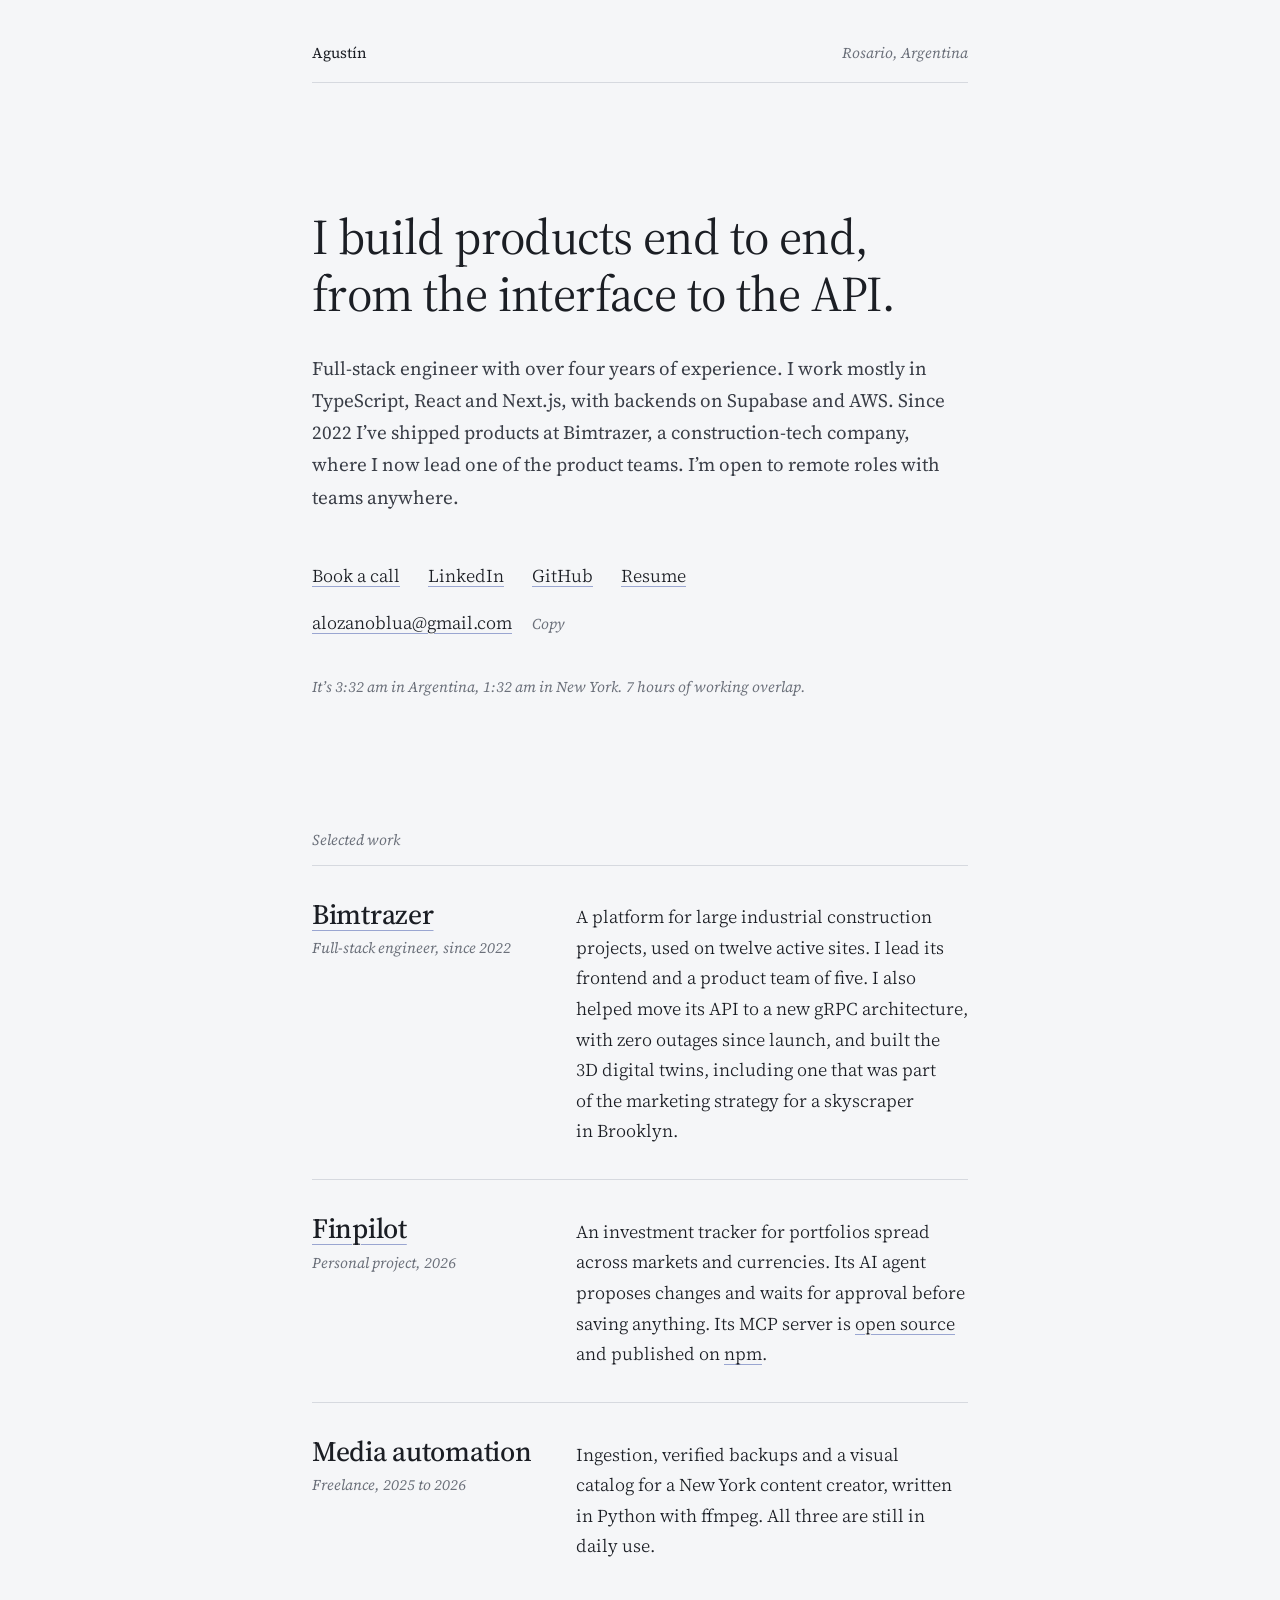
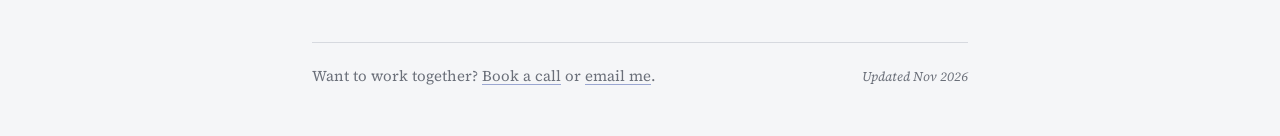
==== index.html @ 55adb976 "Animate the time-zone line and reveal an avatar on hover or tap The line now enters word by word aft" ====
<!DOCTYPE html>
<html lang="en">
<head>
  <meta charset="utf-8">
  <meta name="viewport" content="width=device-width, initial-scale=1">
  <title>Agustín Lozano</title>
  <meta name="description" content="Full-stack engineer in Argentina building products end to end, from the interface to the API. Open to remote roles.">
  <link rel="canonical" href="https://agustinlzn.com/">
  <meta property="og:type" content="website">
  <meta property="og:url" content="https://agustinlzn.com/">
  <meta property="og:title" content="Agustín Lozano">
  <meta property="og:description" content="Full-stack engineer in Argentina. Open to remote roles.">
  <meta name="theme-color" content="#f5f6f8" media="(prefers-color-scheme: light)">
  <meta name="theme-color" content="#15171b" media="(prefers-color-scheme: dark)">
  <meta name="color-scheme" content="light dark">
  <link rel="icon" href="/favicon.svg" type="image/svg+xml">
  <link rel="preload" href="/fonts/source-serif-4.woff2" as="font" type="font/woff2" crossorigin>
  <link rel="stylesheet" href="/styles.css">
  <script>document.documentElement.classList.add("js");</script>
  <script>window.va = window.va || function () { (window.vaq = window.vaq || []).push(arguments); };</script>
  <script defer src="/_vercel/insights/script.js"></script>
</head>
<body>
  <div class="page">
    <header class="masthead">
      <p class="byline"><a href="/">Agustín</a></p>
      <p class="place">Rosario, Argentina</p>
    </header>

    <main>
      <h1 class="lede">I build products end to end, from the interface to the API.</h1>

      <p class="standfirst">Full-stack engineer with over four years of experience. I work mostly in TypeScript, React and Next.js, with backends on Supabase and AWS. Since 2022 I’ve shipped products at Bimtrazer, a construction-tech company, where I now lead one of the product teams. I’m open to remote roles with teams anywhere.</p>

      <ul class="contact" aria-label="Contact and links">
        <li><a href="https://calendly.com/agustinlzn">Book a call</a></li>
        <li><a href="https://www.linkedin.com/in/agustinlzn/">LinkedIn</a></li>
        <li><a href="https://github.com/agustinlzn">GitHub</a></li>
        <li><a href="/agustin-lozano-resume.pdf">Resume</a></li>
      </ul>
      <p class="reach"><a class="email" href="#" data-user="alozanoblua" data-domain="gmail.com">alozanoblua [at] gmail.com</a> <button class="copy" type="button" hidden><span class="idle">Copy</span><span class="done" aria-hidden="true">Copied</span></button></p>
      <p class="clock" id="clock"><img class="clock-avatar" src="/avatar.webp" alt="" width="64" height="64" decoding="async"><span class="clock-text">Argentina is on GMT-3, a working day that overlaps US Eastern time.</span></p>

      <section class="work" aria-labelledby="work-title">
        <h2 id="work-title">Selected work</h2>

        <article class="piece">
          <h3><a href="https://bimtrazer.com">Bimtrazer</a></h3>
          <p class="meta">Full-stack engineer, since 2022</p>
          <p>A platform for large industrial construction projects, used on twelve active sites. I lead its frontend and a product team of five. I also helped move its API to a new gRPC architecture, with zero outages since launch, and built the 3D digital twins, including one that was part of the marketing strategy for a skyscraper in Brooklyn.</p>
        </article>

        <article class="piece">
          <h3><a href="https://finpilot.agustinlzn.com">Finpilot</a></h3>
          <p class="meta">Personal project, 2026</p>
          <p>An investment tracker for portfolios spread across markets and currencies. Its AI agent proposes changes and waits for approval before saving anything. Its MCP server is <a href="https://github.com/agustinlzn/finpilot-mcp">open source</a> and published on <a href="https://www.npmjs.com/package/@agustinlzn/finpilot-mcp">npm</a>.</p>
        </article>

        <article class="piece">
          <h3>Media automation</h3>
          <p class="meta">Freelance, 2025 to 2026</p>
          <p>Ingestion, verified backups and a visual catalog for a New York content creator, written in Python with ffmpeg. All three are still in daily use.</p>
        </article>
      </section>
    </main>

    <footer class="colophon">
      <p>Want to work together? <a href="https://calendly.com/agustinlzn">Book a call</a> or <a href="#" data-user="alozanoblua" data-domain="gmail.com">email me</a>.</p>
      <p class="updated">Updated <time id="updated" datetime="2026-11">Nov 2026</time></p>
    </footer>
  </div>
  <script src="/main.js" defer></script>
</body>
</html>
---- styles.css ----
@font-face {
  font-family: "Source Serif";
  src: url("/fonts/source-serif-4.woff2") format("woff2");
  font-weight: 200 900;
  font-style: normal;
  font-display: swap;
}
@font-face {
  font-family: "Source Serif";
  src: url("/fonts/source-serif-4-italic.woff2") format("woff2");
  font-weight: 200 900;
  font-style: italic;
  font-display: swap;
}

:root {
  --paper: #f5f6f8;
  --ink: #1b1e24;
  --muted: #6a6f79;
  --rule: #d6d9df;
  --ink-soft: #3a3e47;
  --accent: #2c46a0;
  --dust: #c98200;
  --serif: "Source Serif", Georgia, "Times New Roman", serif;
  color-scheme: light dark;
}

/* Dark mode follows the visitor's system setting. data-theme (set only by the local dev dock)
   forces one or the other, so the same colors are repeated for [data-theme="dark"]. */
@media (prefers-color-scheme: dark) {
  :root:not([data-theme="light"]) {
    --paper: #15171b;
    --ink: #e7e9ed;
    --ink-soft: #c3c7cf;
    --muted: #9298a3;
    --rule: #2d3139;
    --accent: #93a8f5;
    --dust: #ffbe4d;
  }
}
:root[data-theme="dark"] {
  --paper: #15171b;
  --ink: #e7e9ed;
  --ink-soft: #c3c7cf;
  --muted: #9298a3;
  --rule: #2d3139;
  --accent: #93a8f5;
  --dust: #ffbe4d;
  color-scheme: dark;
}
:root[data-theme="light"] { color-scheme: light; }

*, *::before, *::after { box-sizing: border-box; }
html { -webkit-text-size-adjust: 100%; }

body {
  margin: 0;
  background: var(--paper);
  color: var(--ink);
  font-family: var(--serif);
  font-size: 1.125rem;
  line-height: 1.7;
  font-optical-sizing: auto;
  font-kerning: normal;
  text-rendering: optimizeLegibility;
}

h1, h2, h3, p, ul { margin: 0; }

/* Balanced headings; body text avoids orphans and ragged last lines. */
h1, h2, h3 { text-wrap: balance; }
p, li { text-wrap: pretty; }

a {
  color: inherit;
  text-decoration: underline;
  text-decoration-color: color-mix(in srgb, var(--accent) 45%, transparent);
  text-decoration-thickness: 1px;
  text-underline-offset: 0.22em;
  transition: text-decoration-color 150ms ease, color 150ms ease;
}
a:hover { color: var(--accent); text-decoration-color: var(--accent); }

:focus-visible { outline: 2px solid var(--accent); outline-offset: 3px; }

.page {
  max-width: 44rem;
  margin: 0 auto;
  padding: 2rem 1.5rem 3rem;
}

/* Masthead: quiet, like a running head */
.masthead {
  display: flex;
  justify-content: space-between;
  gap: 1rem;
  font-size: 0.9375rem;
  color: var(--muted);
  padding-bottom: 1rem;
  border-bottom: 1px solid var(--rule);
}
.byline a { color: var(--ink); text-decoration: none; }
.place { font-style: italic; }

/* The opening statement is the centrepiece */
.lede {
  margin-top: clamp(4rem, 14vh, 8rem);
  font-size: clamp(2rem, 5.2vw, 3.1rem);
  font-weight: 400;
  line-height: 1.16;
  letter-spacing: -0.012em;
  max-width: 16em;
  text-wrap: balance;
}

.standfirst {
  margin-top: 1.75rem;
  max-width: 34em;
  font-size: 1.1875rem;
  color: var(--ink-soft);
}

.contact {
  list-style: none;
  padding: 0;
  margin-top: 3rem;
  display: flex;
  flex-wrap: wrap;
  align-items: baseline;
  gap: 0.5rem 1.75rem;
}
/* Contact links and email: a lighter stroke, like the work descriptions. */
.contact, .reach .email { font-weight: 350; }
/* On phones, tighten the links so all four fit on one line. */
@media (max-width: 26rem) {
  .contact { font-size: 1rem; column-gap: 1.1rem; }
}

/* Under the links: the email row, then the quieter time-zone line. */
.reach { margin-top: 1rem; }
.clock {
  margin-top: 1.05rem;
  font-size: 0.9375rem;
  font-style: italic;
  color: var(--muted);
  font-variant-numeric: lining-nums tabular-nums;
}

/* The line waits for the headline to be read, then each word rises into focus, left to right. */
.clock {
  --enter-delay: 1.4s;
  --avatar-space: 4.75rem; /* the 64px avatar plus a 12px gap */
  position: relative;
  width: fit-content;
  /* The hover area is a box as tall as the avatar, with the text centred in it. */
  min-height: 64px;
  display: flex;
  align-items: center;
  isolation: isolate; /* keeps the dust behind the text but above the page */
  /* Room is reserved up front so the shifted text never runs off a narrow screen. */
  padding-right: var(--avatar-space);
  -webkit-tap-highlight-color: transparent;
}
.clock-text { display: inline-block; }
.clock-text .word {
  display: inline-block;
  animation: word-in 800ms cubic-bezier(0.22, 1, 0.36, 1) backwards;
  animation-delay: calc(var(--enter-delay) + var(--i) * 80ms);
}
.clock-text.is-still .word { animation: none; }
@keyframes word-in {
  from { opacity: 0; filter: blur(6px); transform: translateY(0.5em); }
}
/* Keeps the no-JS fallback line from flashing before main.js writes the real one. If main.js
   never runs, the fallback shows up after a few seconds. */
.js .clock-text:not(.is-ready) { animation: hold 0s 4s backwards; }
@keyframes hold { from { visibility: hidden; } }

/* Fairy dust: a faint amber glow, strongest under the text, plus the specks main.js scatters. */
.clock::before,
.clock-dust {
  content: "";
  position: absolute;
  inset: 0;
  z-index: -1;
  pointer-events: none;
  opacity: 0;
  transition: opacity 350ms ease;
}
.clock::before {
  inset: 4px -14px;
  background: radial-gradient(closest-side at 60% 50%,
    color-mix(in srgb, var(--dust) 13%, transparent), transparent);
}
.clock.is-open::before { opacity: 1; transition: opacity 700ms ease 150ms; }
.clock.is-open .clock-dust { opacity: 1; }
.clock-dust i {
  position: absolute;
  width: var(--size);
  height: var(--size);
  border-radius: 50%;
  background: var(--dust);
  box-shadow: 0 0 5px 1px color-mix(in srgb, var(--dust) 55%, transparent);
  opacity: 0;
}
/* A few specks are tiny four-point sparkles. */
.clock-dust i.spark {
  width: calc(var(--size) * 3);
  height: calc(var(--size) * 3);
  border-radius: 0;
  box-shadow: none;
  clip-path: polygon(50% 0, 60% 40%, 100% 50%, 60% 60%, 50% 100%, 40% 60%, 0 50%, 40% 40%);
}
.clock.has-dust .clock-dust i { animation: speck var(--time) ease-in-out var(--delay) infinite both; }
@keyframes speck {
  0% { opacity: 0; transform: translate(-10px, 3px) scale(0.3); }
  30% { opacity: 0.85; transform: translate(-2px, 0) scale(1); }
  100% { opacity: 0; transform: translate(8px, -7px) scale(0.4); }
}

/* Open (mouse over, or a tap on touch screens; main.js sets .is-open): the text slides right and
   the avatar pops into the space it leaves. The paragraph itself stays put, so the pointer never
   falls off the moving text. */
.clock-avatar {
  position: absolute;
  left: 0;
  top: 50%;
  margin-top: -32px;
  width: 64px;
  height: 64px;
  object-fit: contain; /* the source is 300x343, so it is fitted, not stretched or cropped */
  pointer-events: none;
  opacity: 0;
  visibility: hidden;
  transform: translate(-0.75rem, 0.75rem) scale(0.4) rotate(-14deg);
  transform-origin: 50% 100%;
  transition: opacity 180ms ease, transform 250ms ease, visibility 0s 250ms;
}
.clock-text { transition: transform 450ms cubic-bezier(0.22, 1, 0.36, 1); }
.clock.is-open .clock-text { transform: translateX(var(--avatar-space)); }
.clock.is-open .clock-avatar {
  opacity: 1;
  visibility: visible;
  transform: none;
  transition:
    opacity 220ms ease 90ms,
    transform 550ms cubic-bezier(0.34, 1.56, 0.64, 1) 90ms,
    visibility 0s;
}

.copy {
  margin-left: 0.35rem;
  font: italic 400 0.9375rem/1 var(--serif);
  color: var(--muted);
  background: none;
  border: 0;
  padding: 0.25rem;
  cursor: pointer;
}
.copy:hover { color: var(--accent); }
.copy[data-state="done"] { color: var(--accent); }
/* Both labels share one grid cell, so the button keeps the width of "Copied" and nothing shifts. */
.copy { display: inline-grid; }
.copy[hidden] { display: none; }
.copy > span { grid-area: 1 / 1; }
.copy .done,
.copy[data-state="done"] .idle { visibility: hidden; }
.copy[data-state="done"] .done { visibility: visible; }

/* Selected work */
.work { margin-top: clamp(4.5rem, 12vh, 7rem); }

.work h2 {
  font-size: 0.9375rem;
  font-weight: 400;
  font-style: italic;
  color: var(--muted);
  padding-bottom: 0.75rem;
  border-bottom: 1px solid var(--rule);
}

.piece {
  padding: 2rem 0;
  max-width: 36em;
}
.piece + .piece { border-top: 1px solid var(--rule); }

.piece h3 {
  font-size: 1.75rem;
  font-weight: 500;
  line-height: 1.2;
  letter-spacing: -0.01em;
}

.meta {
  margin-top: 0.25rem;
  font-size: 0.9375rem;
  font-style: italic;
  color: var(--muted);
}
.meta + p { margin-top: 0.75rem; }
/* Lighter stroke for the work descriptions, so the titles carry the weight. */
.piece p:not(.meta) { font-weight: 350; }


/* Closing line: an invitation on the left, the deploy year on the right (like the masthead). */
.colophon {
  margin-top: 3rem;
  padding-top: 1.25rem;
  border-top: 1px solid var(--rule);
  display: flex;
  flex-wrap: wrap;
  justify-content: space-between;
  align-items: baseline;
  gap: 0.25rem 1.5rem;
  font-size: 0.9375rem;
  color: var(--muted);
}
.updated { font-size: 0.8125rem; font-style: italic; font-variant-numeric: lining-nums; align-self: baseline; }

@media (min-width: 52rem) {
  .page { padding-top: 2.5rem; }
  .piece {
    display: grid;
    grid-template-columns: 14rem 1fr;
    grid-template-rows: auto 1fr;
    column-gap: 2.5rem;
    align-items: start;
    max-width: none;
  }
  .piece h3 { grid-column: 1; grid-row: 1; }
  .meta { grid-column: 1; grid-row: 2; }
  .meta + p { grid-column: 2; grid-row: 1 / span 2; margin-top: 0.3rem; }
}

@media (prefers-reduced-motion: reduce) {
  * { transition: none !important; animation: none !important; }
}
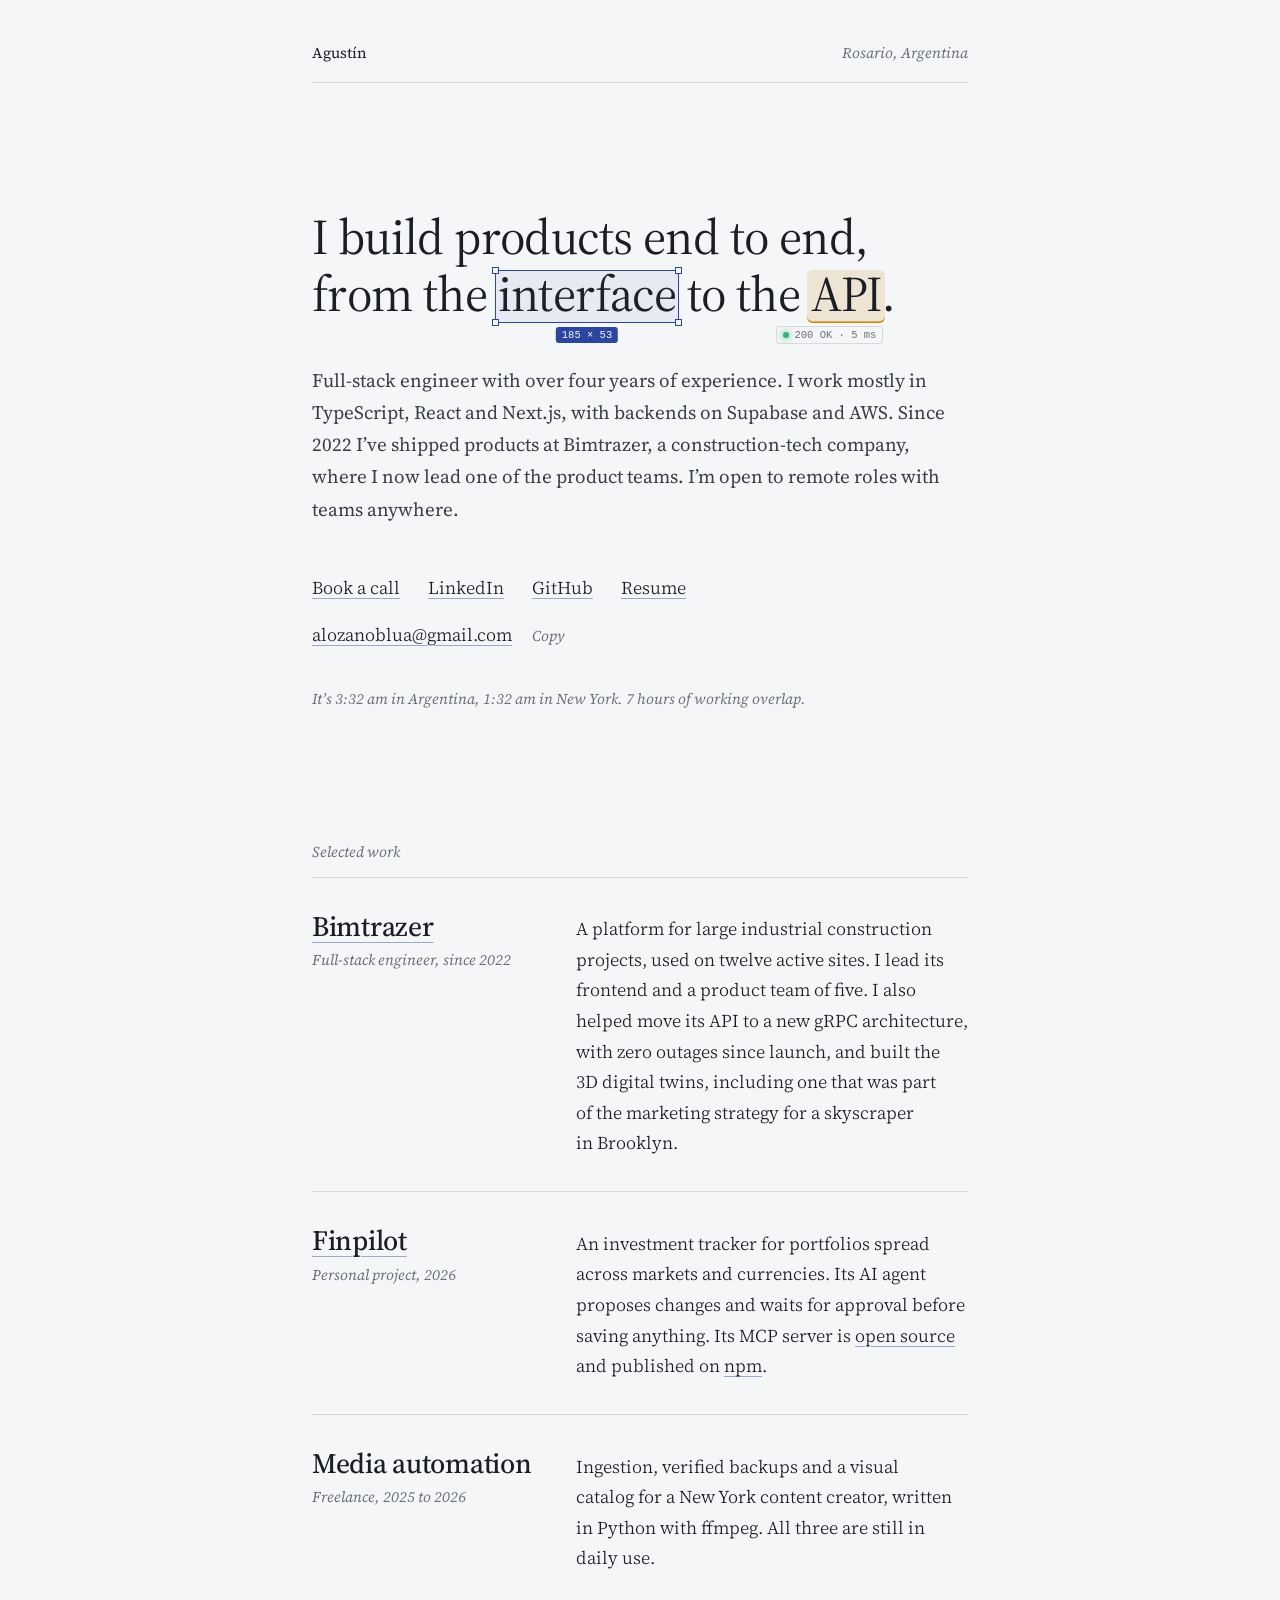
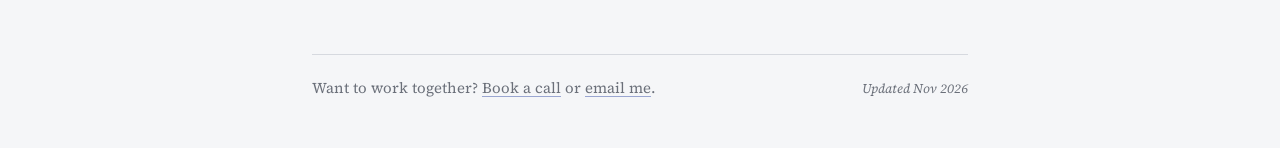
==== commit 427ab8b9: "Add selectable headline treatments, publishing the layers one lede.js holds four treatments (classic" ====
--- a/index.html
+++ b/index.html
@@ -28,7 +28,8 @@
     </header>
 
     <main>
-      <h1 class="lede">I build products end to end, from the interface to the API.</h1>
+      <!-- Headline treatment that gets published: "classic", "ink", "trace" or "layers" (see lede.js). -->
+      <h1 class="lede" data-headline="layers">I build products end to end, from the interface to the API.</h1>
 
       <p class="standfirst">Full-stack engineer with over four years of experience. I work mostly in TypeScript, React and Next.js, with backends on Supabase and AWS. Since 2022 I’ve shipped products at Bimtrazer, a construction-tech company, where I now lead one of the product teams. I’m open to remote roles with teams anywhere.</p>
 
@@ -69,6 +70,7 @@
       <p class="updated">Updated <time id="updated" datetime="2026-11">Nov 2026</time></p>
     </footer>
   </div>
+  <script src="/lede.js" defer></script>
   <script src="/main.js" defer></script>
 </body>
 </html>
--- a/styles.css
+++ b/styles.css
@@ -113,12 +113,123 @@
   text-wrap: balance;
 }
 
+/* Headline treatments (built by lede.js; the published one is data-headline in index.html). */
+.js .lede[data-headline]:not([data-headline="classic"], .is-ready) { animation: hold 0s 3s backwards; } /* no unanimated flash first */
+.lede .w { display: inline-block; white-space: nowrap; }
+.lede .tail { white-space: nowrap; }
+@media (max-width: 19.9rem) { .lede .tail { white-space: normal; } }
+.lede-trace, .lede-layers { position: relative; isolation: isolate; }
+
+/* ink */
+.lede-ink .w { clip-path: inset(-0.25em -0.2em -0.08em); }
+.lede-ink .wi { display: inline-block; white-space: nowrap; }
+.lede-ink em { font-style: italic; font-weight: 300; color: var(--accent); }
+
+/* trace */
+.lede-trace .key { cursor: default; transition: color 500ms ease, text-shadow 500ms ease; }
+.lede-trace .key.hit-out {
+  color: color-mix(in srgb, var(--dust) 55%, var(--ink));
+  text-shadow: 0 0 22px color-mix(in srgb, var(--dust) 50%, transparent);
+  transition-duration: 120ms;
+}
+.lede-trace .key.hit-back {
+  color: var(--accent);
+  text-shadow: 0 0 22px color-mix(in srgb, var(--accent) 45%, transparent);
+  transition-duration: 120ms;
+}
+.lede .thread { position: absolute; left: 0; top: 0; width: 100%; height: 100%; overflow: visible; pointer-events: none; }
+.thread path { fill: none; stroke-linecap: round; }
+.thread .base { stroke: color-mix(in srgb, var(--accent) 55%, transparent); stroke-width: 1.25; }
+.thread .tail { stroke: var(--pulse); }
+.thread .node { fill: var(--paper); stroke: var(--accent); stroke-width: 1.25; }
+.thread .head { fill: var(--pulse); filter: drop-shadow(0 0 5px var(--pulse)) drop-shadow(0 0 10px var(--pulse)); }
+
+/* layers */
+.lede-layers .key { position: relative; display: inline-block; isolation: isolate; cursor: default; -webkit-tap-highlight-color: transparent; }
+.lede-layers .key.is-open { z-index: 2; }
+.lede-layers :is(.frame, .token, .tag, .cursor, .guide, .reply) {
+  position: absolute;
+  pointer-events: none;
+  letter-spacing: 0;
+  -webkit-user-select: none;
+  user-select: none;
+}
+.lede-layers .frame {
+  inset: 0.08em -0.06em 0.02em;
+  border: 1px solid var(--accent);
+  background: color-mix(in srgb, var(--accent) 7%, transparent);
+}
+.lede-layers .frame b { position: absolute; width: 7px; height: 7px; background: var(--paper); border: 1px solid var(--accent); }
+.lede-layers .frame b:nth-child(1) { left: -4px; top: -4px; }
+.lede-layers .frame b:nth-child(2) { right: -4px; top: -4px; }
+.lede-layers .frame b:nth-child(3) { left: -4px; bottom: -4px; }
+.lede-layers .frame b:nth-child(4) { right: -4px; bottom: -4px; }
+.lede-layers .token {
+  inset: 0.08em -0.06em 0.02em -0.08em;
+  z-index: -1;
+  border-radius: 0.12em;
+  background: color-mix(in srgb, var(--dust) 15%, transparent);
+  box-shadow: inset 0 -1.5px 0 var(--dust);
+  transform-origin: 0 50%;
+}
+.lede-layers .tag {
+  top: calc(100% + 3px);
+  display: flex;
+  align-items: center;
+  gap: 5px;
+  padding: 3px 6px;
+  border-radius: 3px;
+  font: 500 10.5px/1 ui-monospace, "SF Mono", Menlo, monospace;
+  font-variant-numeric: tabular-nums;
+  white-space: nowrap;
+}
+.lede-layers .tag-size { left: 50%; translate: -50% 0; background: var(--accent); color: var(--paper); }
+.lede-layers .tag-status { right: -0.06em; color: var(--muted); background: var(--paper); box-shadow: 0 0 0 1px var(--rule); }
+.lede-layers .tag-status i { width: 6px; height: 6px; border-radius: 50%; background: #35b27a; box-shadow: 0 0 6px #35b27a; }
+.lede-layers .cursor { left: 0; top: 0; width: 17px; height: 17px; z-index: 2; opacity: 0; filter: drop-shadow(0 1px 2px rgb(0 0 0 / 0.35)); }
+.lede-layers .cursor svg { display: block; fill: var(--ink); stroke: var(--paper); stroke-width: 1.2; stroke-linejoin: round; }
+.lede-layers .guide { opacity: 0; transition: opacity 200ms ease; border: 0 dashed color-mix(in srgb, var(--accent) 60%, transparent); }
+.lede-layers .guide-x {
+  inset: 0.08em -1.4em 0.02em;
+  border-width: 1px 0;
+  -webkit-mask-image: linear-gradient(90deg, transparent, #000 22%, #000 78%, transparent);
+  mask-image: linear-gradient(90deg, transparent, #000 22%, #000 78%, transparent);
+}
+.lede-layers .guide-y { inset: -0.5em -0.06em -0.35em; border-width: 0 1px; }
+.lede-layers .key.is-open .guide { opacity: 0.65; }
+.lede-layers .reply {
+  right: -0.06em;
+  top: calc(100% + 26px);
+  padding: 10px 12px;
+  border-radius: 8px;
+  background: var(--paper);
+  box-shadow: 0 0 0 1px var(--rule), 0 12px 32px rgb(0 0 0 / 0.22);
+  font: 400 12px/1.7 ui-monospace, "SF Mono", Menlo, monospace;
+  color: var(--muted);
+  white-space: pre;
+  text-align: left;
+  opacity: 0;
+  visibility: hidden;
+  translate: 0 -4px;
+  transition: opacity 200ms ease, translate 300ms cubic-bezier(0.22, 1, 0.36, 1), visibility 0s 200ms;
+}
+.lede-layers .reply b { font-weight: 500; color: var(--ink); }
+.lede-layers .reply s { text-decoration: none; color: var(--accent); }
+.lede-layers .key.is-open .reply {
+  opacity: 1;
+  visibility: visible;
+  translate: 0 0;
+  transition: opacity 200ms ease, translate 300ms cubic-bezier(0.22, 1, 0.36, 1);
+}
+
 .standfirst {
   margin-top: 1.75rem;
   max-width: 34em;
   font-size: 1.1875rem;
   color: var(--ink-soft);
 }
+
+.lede[data-headline="layers"] + .standfirst { margin-top: 2.5rem; } /* room for the tags */
 
 .contact {
   list-style: none;
@@ -161,6 +272,9 @@
   padding-right: var(--avatar-space);
   -webkit-tap-highlight-color: transparent;
 }
+:root[data-headline="ink"] .clock { --enter-delay: 2.2s; }
+:root[data-headline="trace"] .clock { --enter-delay: 2.4s; }
+:root[data-headline="layers"] .clock { --enter-delay: 3.2s; }
 .clock-text { display: inline-block; }
 .clock-text .word {
   display: inline-block;
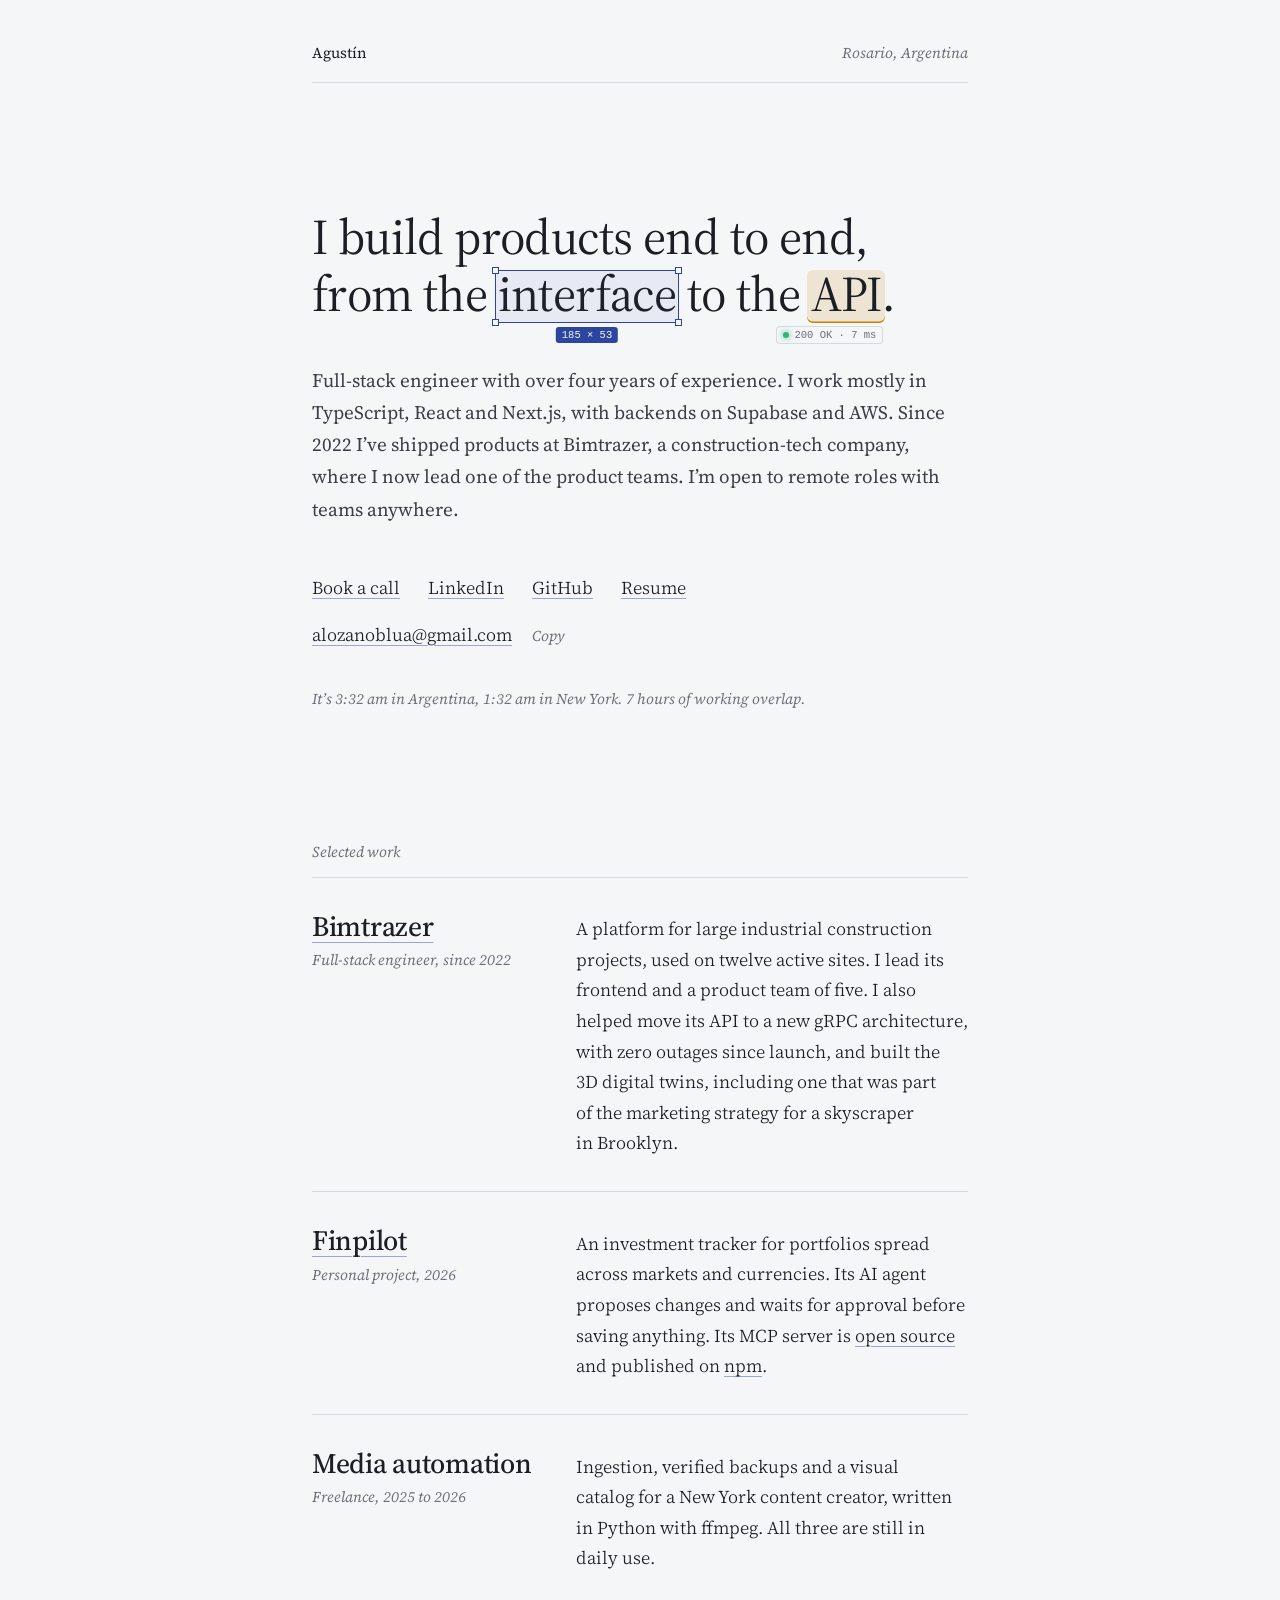
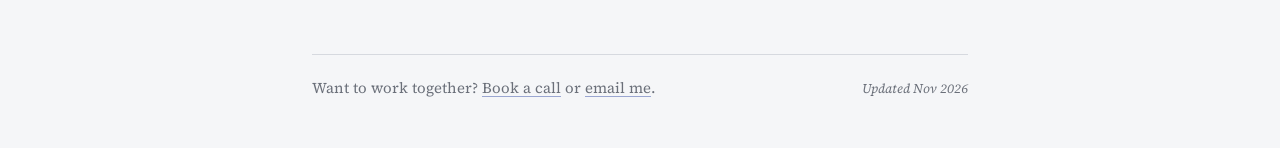
==== commit 7fdbf349: "Add a social preview image and its Open Graph tags Shared links now show og-image.jpg. Also sets the" ====
--- a/index.html
+++ b/index.html
@@ -10,6 +10,15 @@
   <meta property="og:url" content="https://agustinlzn.com/">
   <meta property="og:title" content="Agustín Lozano">
   <meta property="og:description" content="Full-stack engineer in Argentina. Open to remote roles.">
+  <meta property="og:site_name" content="Agustín Lozano">
+  <meta property="og:locale" content="en_US">
+  <meta property="og:image" content="https://agustinlzn.com/og-image.jpg">
+  <meta property="og:image:type" content="image/jpeg">
+  <meta property="og:image:width" content="2562">
+  <meta property="og:image:height" content="1366">
+  <meta property="og:image:alt" content="Agustín Lozano’s home page: “I build products end to end, from the interface to the API.”">
+  <!-- X reads the og: tags above; this only asks it for the large preview. -->
+  <meta name="twitter:card" content="summary_large_image">
   <meta name="theme-color" content="#f5f6f8" media="(prefers-color-scheme: light)">
   <meta name="theme-color" content="#15171b" media="(prefers-color-scheme: dark)">
   <meta name="color-scheme" content="light dark">
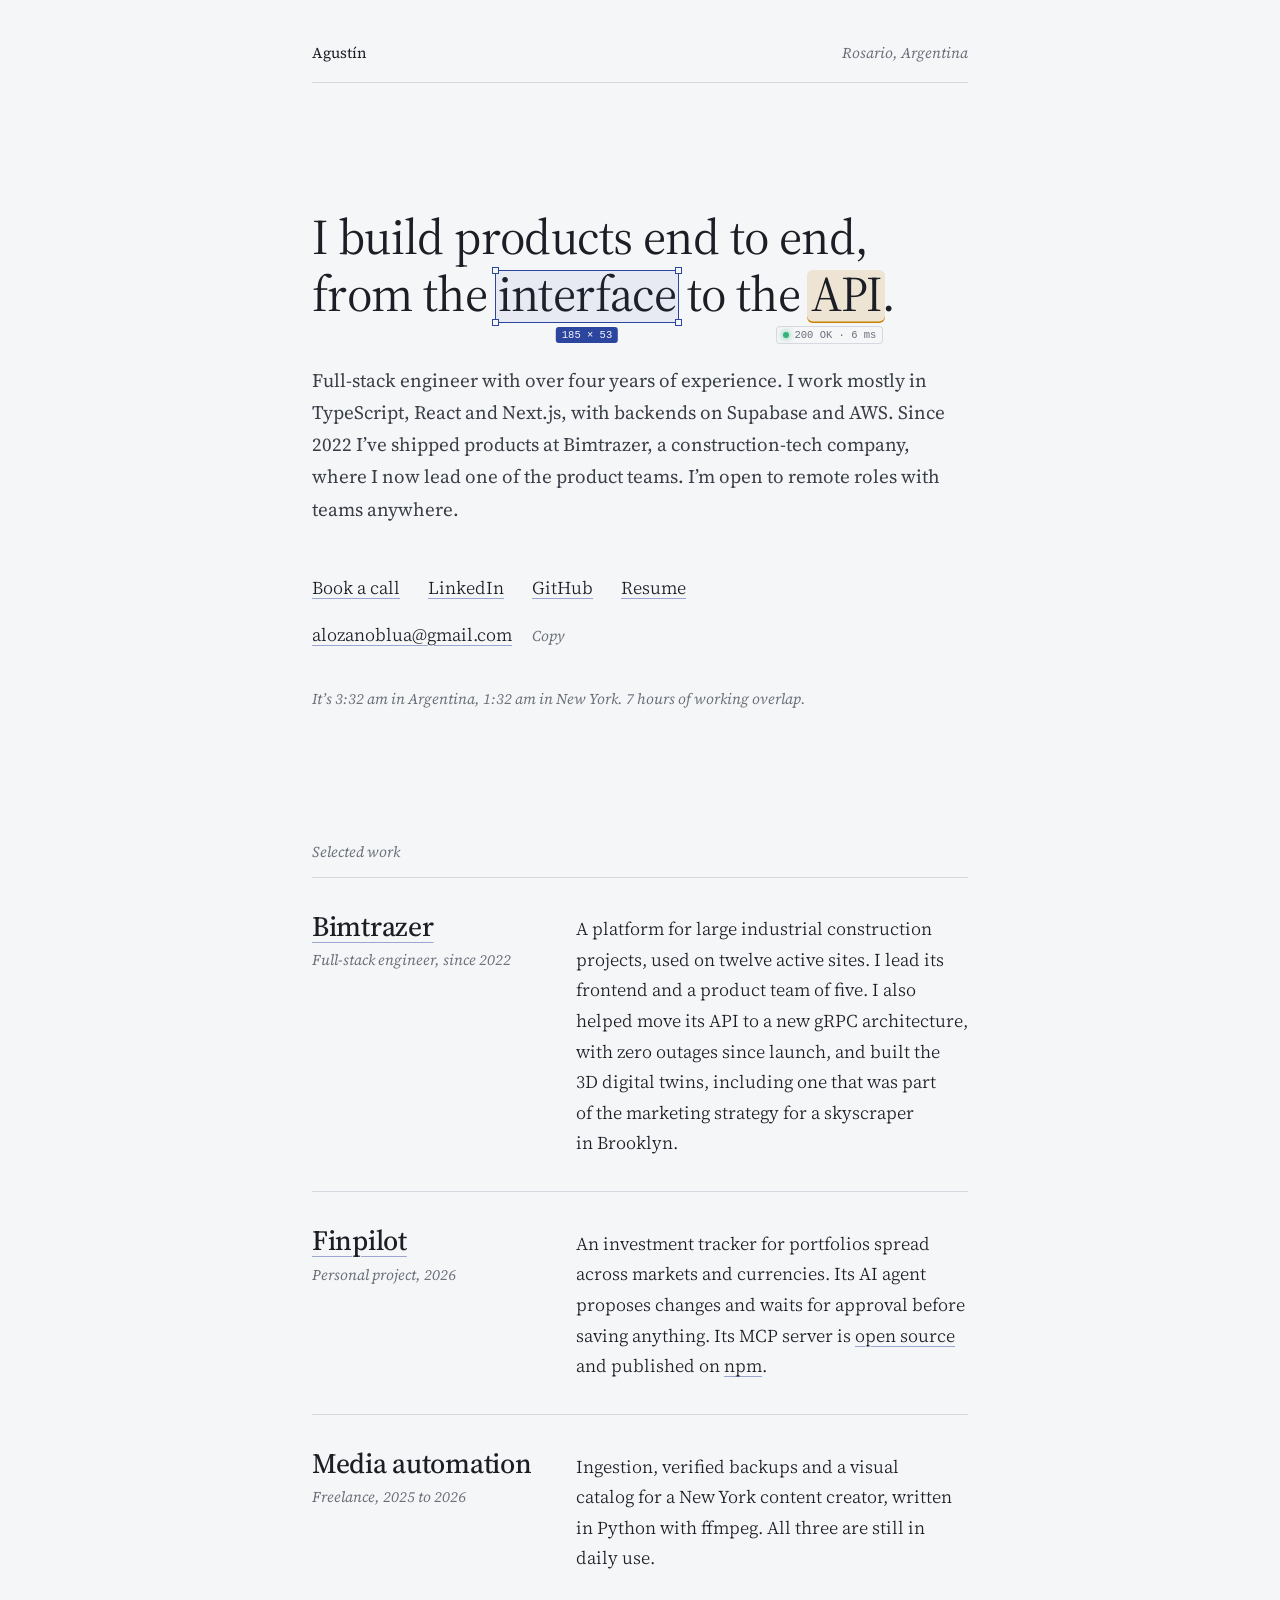
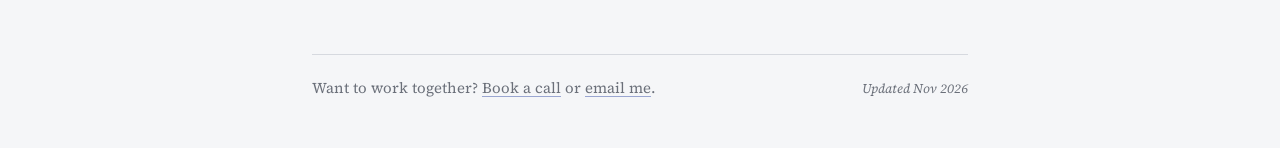
==== commit 93543237: "Redesign the social preview image to read as a thumbnail Replaces the page screenshot with just the " ====
--- a/index.html
+++ b/index.html
@@ -12,11 +12,12 @@
   <meta property="og:description" content="Full-stack engineer in Argentina. Open to remote roles.">
   <meta property="og:site_name" content="Agustín Lozano">
   <meta property="og:locale" content="en_US">
-  <meta property="og:image" content="https://agustinlzn.com/og-image.jpg">
+  <!-- ?v= changes whenever the image does, so platforms don't keep showing a cached one. -->
+  <meta property="og:image" content="https://agustinlzn.com/og-image.jpg?v=2">
   <meta property="og:image:type" content="image/jpeg">
-  <meta property="og:image:width" content="2562">
-  <meta property="og:image:height" content="1366">
-  <meta property="og:image:alt" content="Agustín Lozano’s home page: “I build products end to end, from the interface to the API.”">
+  <meta property="og:image:width" content="1200">
+  <meta property="og:image:height" content="630">
+  <meta property="og:image:alt" content="Agustín Lozano, full-stack engineer. I build products end to end, from the interface to the API.">
   <!-- X reads the og: tags above; this only asks it for the large preview. -->
   <meta name="twitter:card" content="summary_large_image">
   <meta name="theme-color" content="#f5f6f8" media="(prefers-color-scheme: light)">
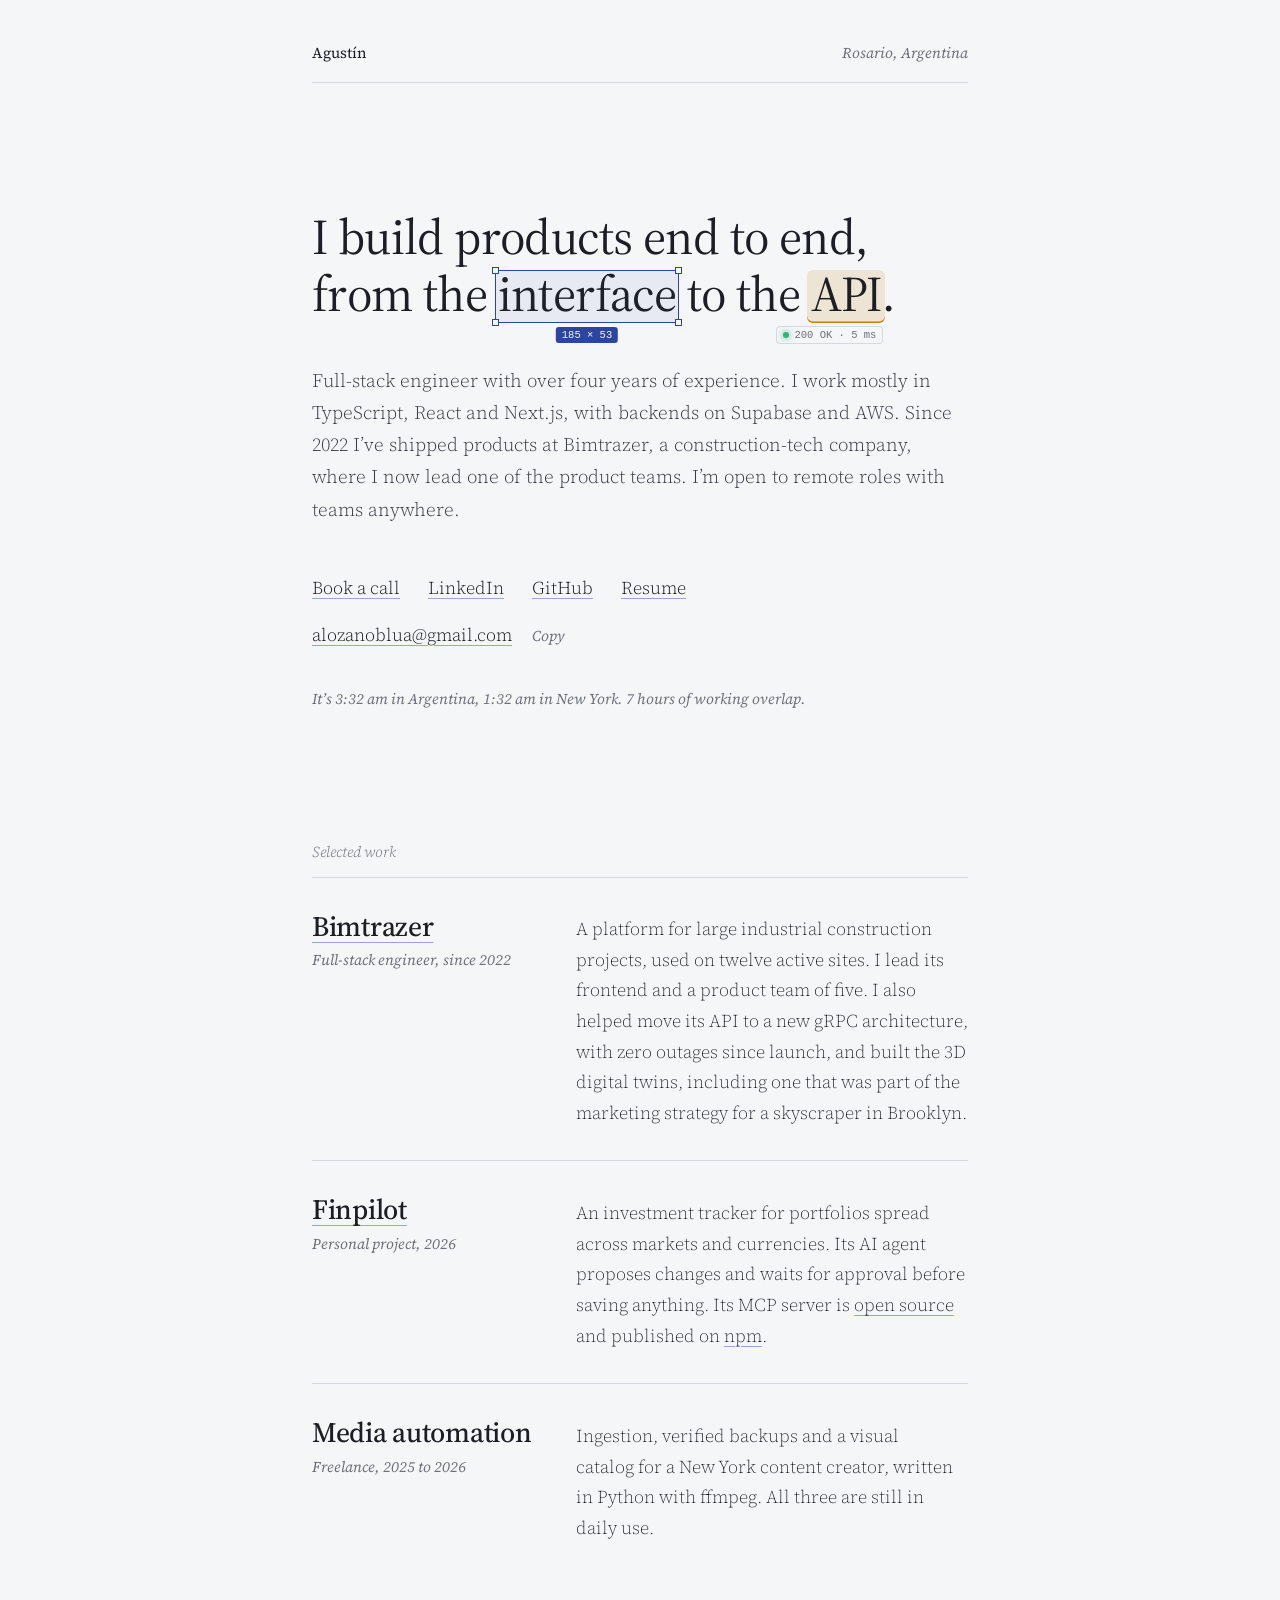
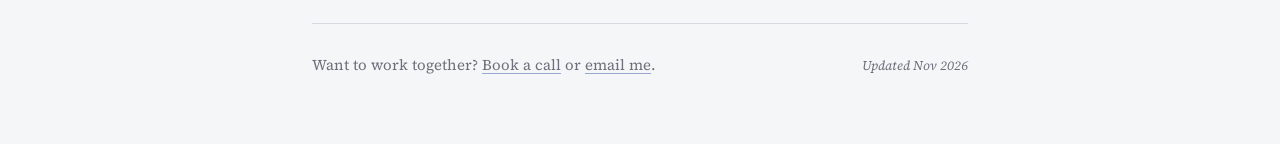
==== commit e7dbdafb: "Switch dark mode to the forest palette and reveal the footer invitation Dark mode now has four palet" ====
--- a/index.html
+++ b/index.html
@@ -1,5 +1,7 @@
 <!DOCTYPE html>
-<html lang="en">
+<!-- data-dark picks the published dark palette: "slate", "ember", "onyx" or "forest" (see styles.css).
+     Keep 404.html on the same value. -->
+<html lang="en" data-dark="forest">
 <head>
   <meta charset="utf-8">
   <meta name="viewport" content="width=device-width, initial-scale=1">
@@ -21,7 +23,7 @@
   <!-- X reads the og: tags above; this only asks it for the large preview. -->
   <meta name="twitter:card" content="summary_large_image">
   <meta name="theme-color" content="#f5f6f8" media="(prefers-color-scheme: light)">
-  <meta name="theme-color" content="#15171b" media="(prefers-color-scheme: dark)">
+  <meta name="theme-color" content="#080d0b" media="(prefers-color-scheme: dark)">
   <meta name="color-scheme" content="light dark">
   <link rel="icon" href="/favicon.svg" type="image/svg+xml">
   <link rel="preload" href="/fonts/source-serif-4.woff2" as="font" type="font/woff2" crossorigin>
@@ -50,7 +52,7 @@
         <li><a href="/agustin-lozano-resume.pdf">Resume</a></li>
       </ul>
       <p class="reach"><a class="email" href="#" data-user="alozanoblua" data-domain="gmail.com">alozanoblua [at] gmail.com</a> <button class="copy" type="button" hidden><span class="idle">Copy</span><span class="done" aria-hidden="true">Copied</span></button></p>
-      <p class="clock" id="clock"><img class="clock-avatar" src="/avatar.webp" alt="" width="64" height="64" decoding="async"><span class="clock-text">Argentina is on GMT-3, a working day that overlaps US Eastern time.</span></p>
+      <p class="clock reveal" id="clock"><img class="reveal-avatar" src="/avatar.webp" alt="" width="64" height="64" decoding="async"><span class="clock-text reveal-text">Argentina is on GMT-3, a working day that overlaps US Eastern time.</span></p>
 
       <section class="work" aria-labelledby="work-title">
         <h2 id="work-title">Selected work</h2>
@@ -76,7 +78,7 @@
     </main>
 
     <footer class="colophon">
-      <p>Want to work together? <a href="https://calendly.com/agustinlzn">Book a call</a> or <a href="#" data-user="alozanoblua" data-domain="gmail.com">email me</a>.</p>
+      <p class="invite reveal"><img class="reveal-avatar" src="/avatar.webp" alt="" width="64" height="64" decoding="async"><span class="reveal-text">Want to work together? <a href="https://calendly.com/agustinlzn">Book a call</a> or <a href="#" data-user="alozanoblua" data-domain="gmail.com">email me</a>.</span></p>
       <p class="updated">Updated <time id="updated" datetime="2026-11">Nov 2026</time></p>
     </footer>
   </div>
--- a/styles.css
+++ b/styles.css
@@ -25,27 +25,69 @@
   color-scheme: light dark;
 }
 
+/* Dark palettes, one definition each. The published one is data-dark on <html> in index.html and
+   404.html; "slate" is the default below. */
+:root {
+  --d-paper: #15171b;
+  --d-ink: #e7e9ed;
+  --d-ink-soft: #c3c7cf;
+  --d-muted: #9298a3;
+  --d-rule: #2d3139;
+  --d-accent: #93a8f5;
+  --d-dust: #ffbe4d;
+}
+/* Warm charcoal, cream ink and copper: closer to a printed page at night. */
+:root[data-dark="ember"] {
+  --d-paper: #0f0c0a;
+  --d-ink: #f1e9dc;
+  --d-ink-soft: #d3c8b8;
+  --d-muted: #a39683;
+  --d-rule: #2d261f;
+  --d-accent: #e9a178;
+  --d-dust: #f4c56a;
+}
+/* Near black with neutral whites and a soft violet: the most contrast, the least tint. */
+:root[data-dark="onyx"] {
+  --d-paper: #030304;
+  --d-ink: #f2f1ee;
+  --d-ink-soft: #cbc9c3;
+  --d-muted: #928f88;
+  --d-rule: #1d1d20;
+  --d-accent: #c9b8ff;
+  --d-dust: #ffbe4d;
+}
+/* Deep green-black, sage greys and mint. */
+:root[data-dark="forest"] {
+  --d-paper: #080d0b;
+  --d-ink: #e9eee6;
+  --d-ink-soft: #c4cec2;
+  --d-muted: #8b9a8d;
+  --d-rule: #1c2822;
+  --d-accent: #93d6b0;
+  --d-dust: #eec365;
+}
+
 /* Dark mode follows the visitor's system setting. data-theme (set only by the local dev dock)
-   forces one or the other, so the same colors are repeated for [data-theme="dark"]. */
+   forces one or the other, so the same mapping is repeated for [data-theme="dark"]. */
 @media (prefers-color-scheme: dark) {
   :root:not([data-theme="light"]) {
-    --paper: #15171b;
-    --ink: #e7e9ed;
-    --ink-soft: #c3c7cf;
-    --muted: #9298a3;
-    --rule: #2d3139;
-    --accent: #93a8f5;
-    --dust: #ffbe4d;
+    --paper: var(--d-paper);
+    --ink: var(--d-ink);
+    --ink-soft: var(--d-ink-soft);
+    --muted: var(--d-muted);
+    --rule: var(--d-rule);
+    --accent: var(--d-accent);
+    --dust: var(--d-dust);
   }
 }
 :root[data-theme="dark"] {
-  --paper: #15171b;
-  --ink: #e7e9ed;
-  --ink-soft: #c3c7cf;
-  --muted: #9298a3;
-  --rule: #2d3139;
-  --accent: #93a8f5;
-  --dust: #ffbe4d;
+  --paper: var(--d-paper);
+  --ink: var(--d-ink);
+  --ink-soft: var(--d-ink-soft);
+  --muted: var(--d-muted);
+  --rule: var(--d-rule);
+  --accent: var(--d-accent);
+  --dust: var(--d-dust);
   color-scheme: dark;
 }
 :root[data-theme="light"] { color-scheme: light; }
@@ -226,6 +268,7 @@
   margin-top: 1.75rem;
   max-width: 34em;
   font-size: 1.1875rem;
+  font-weight: 300;
   color: var(--ink-soft);
 }
 
@@ -241,7 +284,7 @@
   gap: 0.5rem 1.75rem;
 }
 /* Contact links and email: a lighter stroke, like the work descriptions. */
-.contact, .reach .email { font-weight: 350; }
+.contact, .reach .email { font-weight: 300; }
 /* On phones, tighten the links so all four fit on one line. */
 @media (max-width: 26rem) {
   .contact { font-size: 1rem; column-gap: 1.1rem; }
@@ -258,8 +301,25 @@
 }
 
 /* The line waits for the headline to be read, then each word rises into focus, left to right. */
-.clock {
-  --enter-delay: 1.4s;
+.clock { --enter-delay: 1.4s; }
+:root[data-headline="ink"] .clock { --enter-delay: 2.2s; }
+:root[data-headline="trace"] .clock { --enter-delay: 2.4s; }
+:root[data-headline="layers"] .clock { --enter-delay: 3.2s; }
+.clock-text .word {
+  animation: word-in 800ms cubic-bezier(0.22, 1, 0.36, 1) backwards;
+  animation-delay: calc(var(--enter-delay) + var(--i) * 80ms);
+}
+.clock-text.is-still .word { animation: none; }
+@keyframes word-in {
+  from { opacity: 0; filter: blur(6px); transform: translateY(0.5em); }
+}
+/* Keeps the no-JS fallback line from flashing before main.js writes the real one. If main.js
+   never runs, the fallback shows up after a few seconds. */
+.js .clock-text:not(.is-ready) { animation: hold 0s 4s backwards; }
+@keyframes hold { from { visibility: hidden; } }
+
+/* Reveal: shared by the time-zone line and the footer invitation (main.js). */
+.reveal {
   --avatar-space: 4.75rem; /* the 64px avatar plus a 12px gap */
   position: relative;
   width: fit-content;
@@ -272,27 +332,13 @@
   padding-right: var(--avatar-space);
   -webkit-tap-highlight-color: transparent;
 }
-:root[data-headline="ink"] .clock { --enter-delay: 2.2s; }
-:root[data-headline="trace"] .clock { --enter-delay: 2.4s; }
-:root[data-headline="layers"] .clock { --enter-delay: 3.2s; }
-.clock-text { display: inline-block; }
-.clock-text .word {
-  display: inline-block;
-  animation: word-in 800ms cubic-bezier(0.22, 1, 0.36, 1) backwards;
-  animation-delay: calc(var(--enter-delay) + var(--i) * 80ms);
-}
-.clock-text.is-still .word { animation: none; }
-@keyframes word-in {
-  from { opacity: 0; filter: blur(6px); transform: translateY(0.5em); }
-}
-/* Keeps the no-JS fallback line from flashing before main.js writes the real one. If main.js
-   never runs, the fallback shows up after a few seconds. */
-.js .clock-text:not(.is-ready) { animation: hold 0s 4s backwards; }
-@keyframes hold { from { visibility: hidden; } }
+.reveal-text { display: inline-block; }
+.reveal-text .word { display: inline-block; }
+.reveal-text .glued { white-space: nowrap; }
 
 /* Fairy dust: a faint amber glow, strongest under the text, plus the specks main.js scatters. */
-.clock::before,
-.clock-dust {
+.reveal::before,
+.reveal-dust {
   content: "";
   position: absolute;
   inset: 0;
@@ -301,14 +347,14 @@
   opacity: 0;
   transition: opacity 350ms ease;
 }
-.clock::before {
+.reveal::before {
   inset: 4px -14px;
   background: radial-gradient(closest-side at 60% 50%,
     color-mix(in srgb, var(--dust) 13%, transparent), transparent);
 }
-.clock.is-open::before { opacity: 1; transition: opacity 700ms ease 150ms; }
-.clock.is-open .clock-dust { opacity: 1; }
-.clock-dust i {
+.reveal.is-open::before { opacity: 1; transition: opacity 700ms ease 150ms; }
+.reveal.is-open .reveal-dust { opacity: 1; }
+.reveal-dust i {
   position: absolute;
   width: var(--size);
   height: var(--size);
@@ -318,14 +364,14 @@
   opacity: 0;
 }
 /* A few specks are tiny four-point sparkles. */
-.clock-dust i.spark {
+.reveal-dust i.spark {
   width: calc(var(--size) * 3);
   height: calc(var(--size) * 3);
   border-radius: 0;
   box-shadow: none;
   clip-path: polygon(50% 0, 60% 40%, 100% 50%, 60% 60%, 50% 100%, 40% 60%, 0 50%, 40% 40%);
 }
-.clock.has-dust .clock-dust i { animation: speck var(--time) ease-in-out var(--delay) infinite both; }
+.reveal.has-dust .reveal-dust i { animation: speck var(--time) ease-in-out var(--delay) infinite both; }
 @keyframes speck {
   0% { opacity: 0; transform: translate(-10px, 3px) scale(0.3); }
   30% { opacity: 0.85; transform: translate(-2px, 0) scale(1); }
@@ -335,7 +381,7 @@
 /* Open (mouse over, or a tap on touch screens; main.js sets .is-open): the text slides right and
    the avatar pops into the space it leaves. The paragraph itself stays put, so the pointer never
    falls off the moving text. */
-.clock-avatar {
+.reveal-avatar {
   position: absolute;
   left: 0;
   top: 50%;
@@ -350,9 +396,9 @@
   transform-origin: 50% 100%;
   transition: opacity 180ms ease, transform 250ms ease, visibility 0s 250ms;
 }
-.clock-text { transition: transform 450ms cubic-bezier(0.22, 1, 0.36, 1); }
-.clock.is-open .clock-text { transform: translateX(var(--avatar-space)); }
-.clock.is-open .clock-avatar {
+.reveal-text { transition: transform 450ms cubic-bezier(0.22, 1, 0.36, 1); }
+.reveal.is-open .reveal-text { transform: translateX(var(--avatar-space)); }
+.reveal.is-open .reveal-avatar {
   opacity: 1;
   visibility: visible;
   transform: none;
@@ -386,7 +432,7 @@
 
 .work h2 {
   font-size: 0.9375rem;
-  font-weight: 400;
+  font-weight: 300;
   font-style: italic;
   color: var(--muted);
   padding-bottom: 0.75rem;
@@ -414,13 +460,12 @@
 }
 .meta + p { margin-top: 0.75rem; }
 /* Lighter stroke for the work descriptions, so the titles carry the weight. */
-.piece p:not(.meta) { font-weight: 350; }
-
+.piece p:not(.meta) { font-weight: 250; }
 
 /* Closing line: an invitation on the left, the deploy year on the right (like the masthead). */
 .colophon {
   margin-top: 3rem;
-  padding-top: 1.25rem;
+  padding-top: 0.5rem; /* the invitation's 64px box adds the rest of the air */
   border-top: 1px solid var(--rule);
   display: flex;
   flex-wrap: wrap;
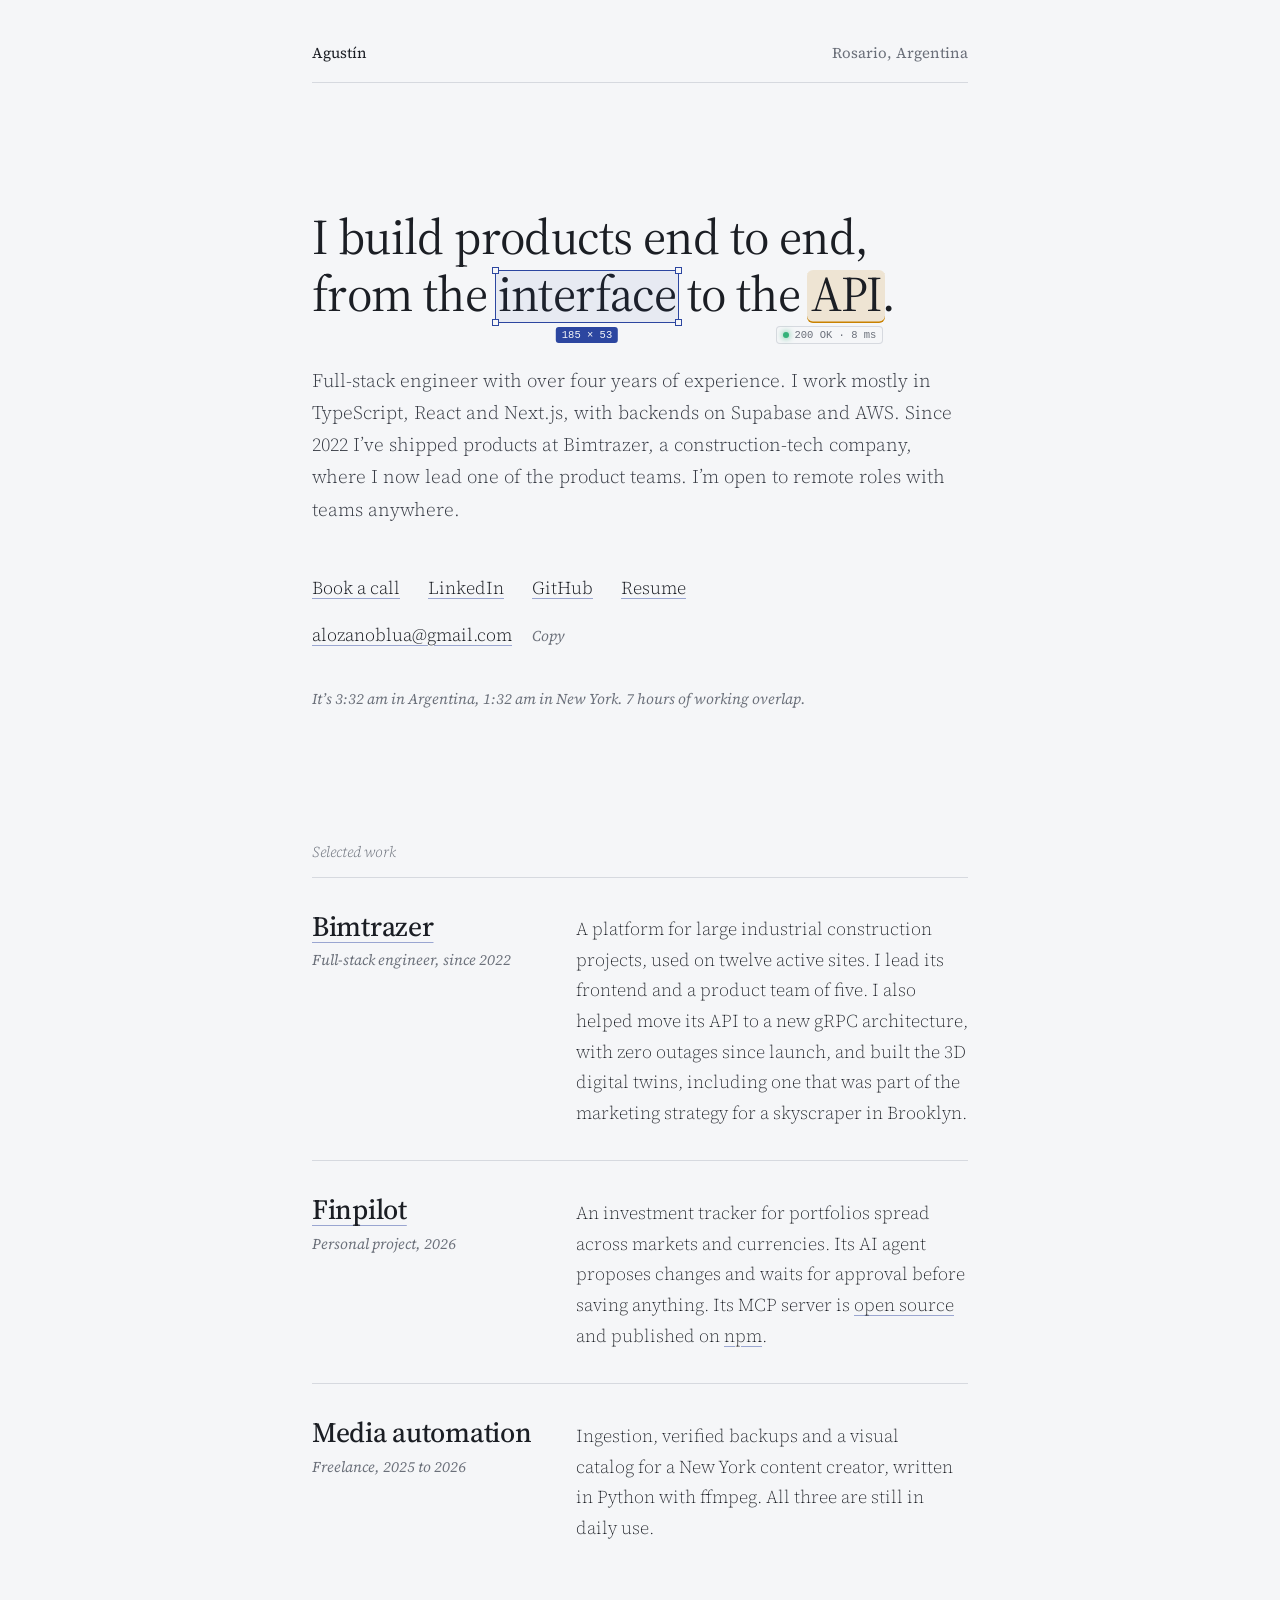
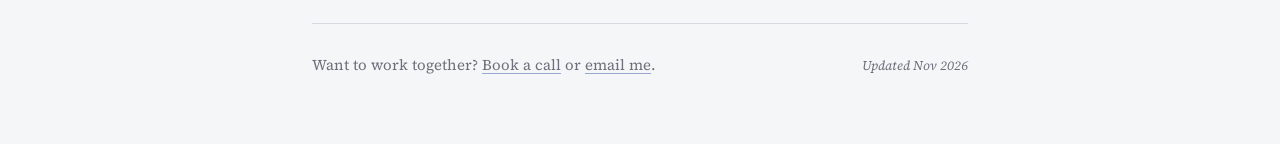
==== commit a0f9adf9: "Make location no more italic" ====
--- a/index.html
+++ b/index.html
@@ -36,7 +36,7 @@
   <div class="page">
     <header class="masthead">
       <p class="byline"><a href="/">Agustín</a></p>
-      <p class="place">Rosario, Argentina</p>
+      <p>Rosario, Argentina</p>
     </header>
 
     <main>
--- a/styles.css
+++ b/styles.css
@@ -352,6 +352,7 @@
   background: radial-gradient(closest-side at 60% 50%,
     color-mix(in srgb, var(--dust) 13%, transparent), transparent);
 }
+.reveal.is-peek::before { opacity: 0.55; } /* a first hint while the mouse is only passing */
 .reveal.is-open::before { opacity: 1; transition: opacity 700ms ease 150ms; }
 .reveal.is-open .reveal-dust { opacity: 1; }
 .reveal-dust i {
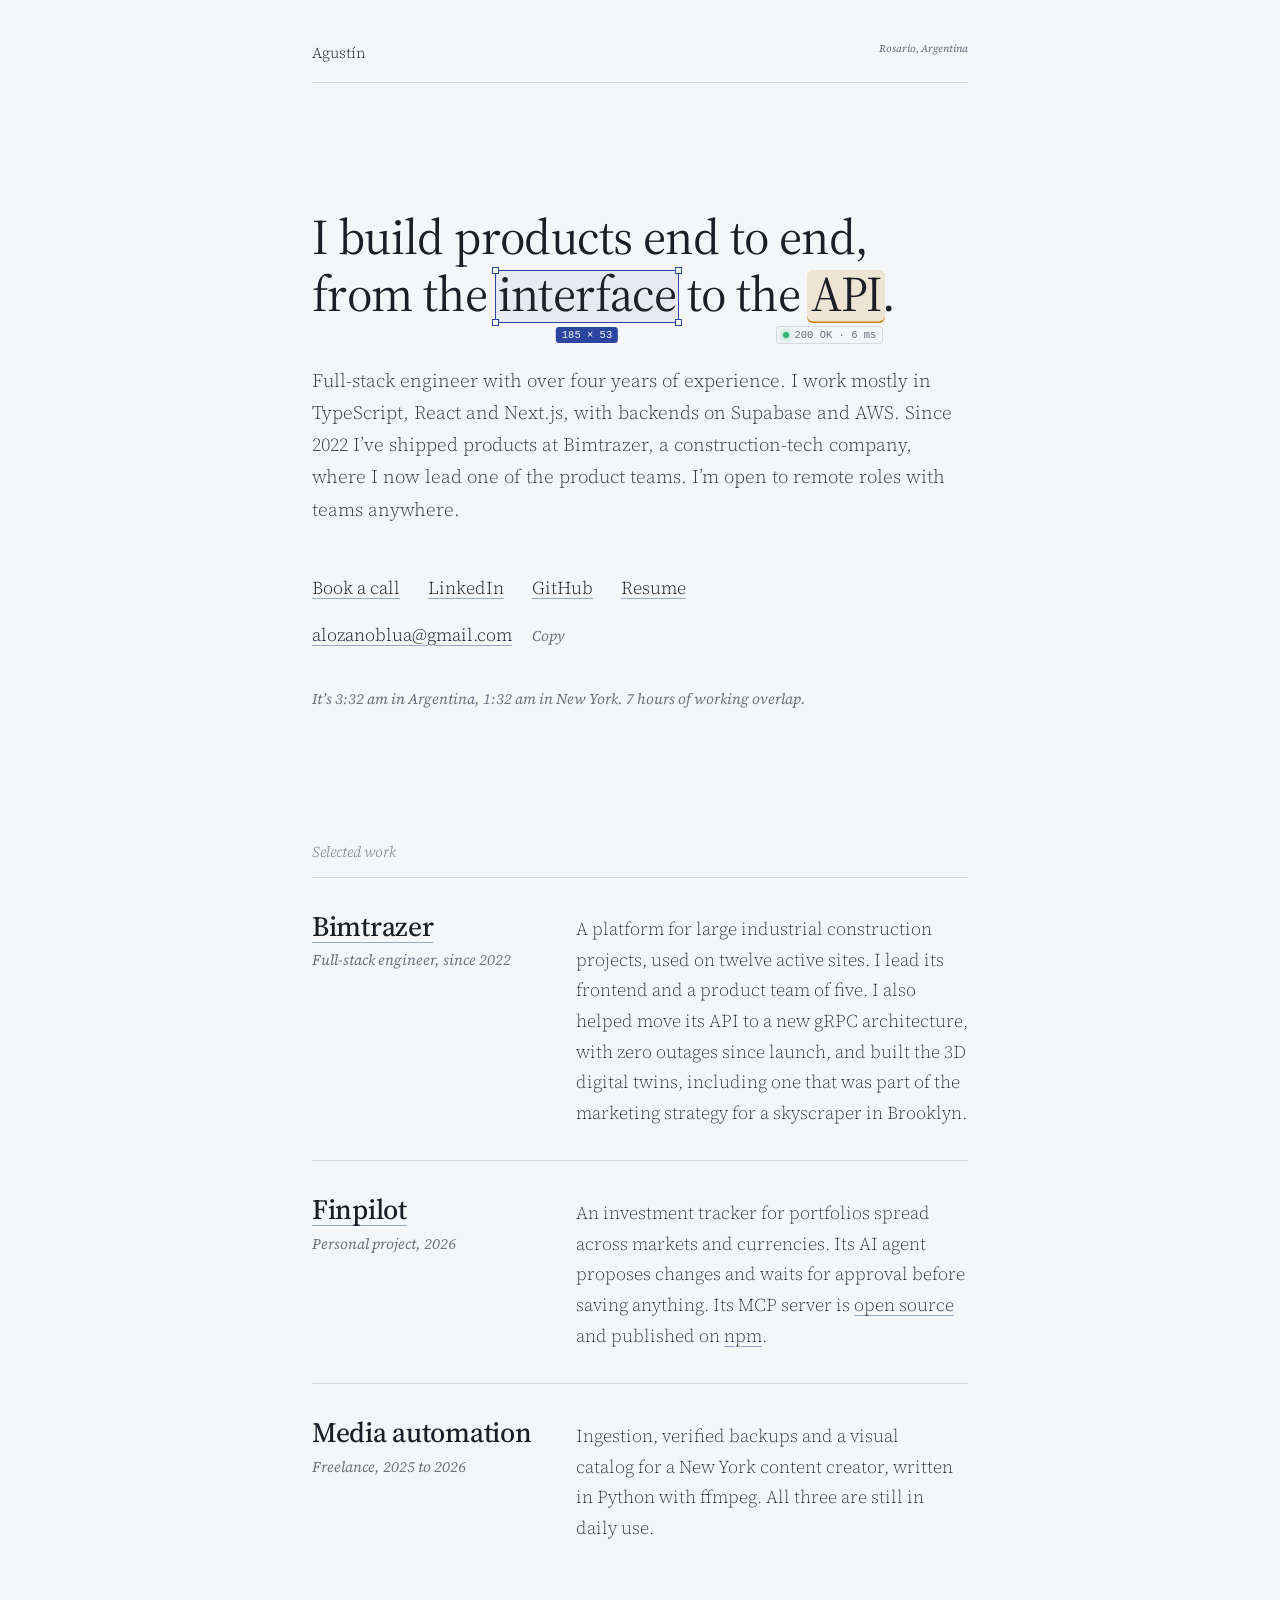
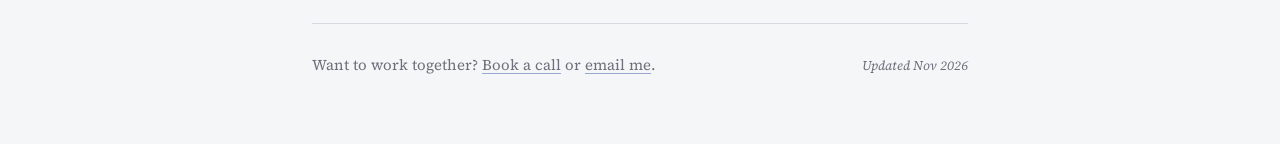
==== commit 53d8f793: "Shrink the header location, lighten the name and add text size variables The location is now an <add" ====
--- a/index.html
+++ b/index.html
@@ -36,7 +36,7 @@
   <div class="page">
     <header class="masthead">
       <p class="byline"><a href="/">Agustín</a></p>
-      <p>Rosario, Argentina</p>
+      <address>Rosario, Argentina</address>
     </header>
 
     <main>
--- a/styles.css
+++ b/styles.css
@@ -21,6 +21,10 @@
   --ink-soft: #3a3e47;
   --accent: #2c46a0;
   --dust: #c98200;
+  /* The text sizes used more than once (rem follows the visitor's font-size setting). */
+  --text-xs: 0.8125rem; /* 13px */
+  --text-sm: 0.9375rem; /* 15px */
+  --text-md: 1.125rem;  /* 18px */
   --serif: "Source Serif", Georgia, "Times New Roman", serif;
   color-scheme: light dark;
 }
@@ -100,7 +104,7 @@
   background: var(--paper);
   color: var(--ink);
   font-family: var(--serif);
-  font-size: 1.125rem;
+  font-size: var(--text-md);
   line-height: 1.7;
   font-optical-sizing: auto;
   font-kerning: normal;
@@ -112,6 +116,10 @@
 /* Balanced headings; body text avoids orphans and ragged last lines. */
 h1, h2, h3 { text-wrap: balance; }
 p, li { text-wrap: pretty; }
+
+address {
+  font-size: 0.65rem;
+}
 
 a {
   color: inherit;
@@ -136,12 +144,12 @@
   display: flex;
   justify-content: space-between;
   gap: 1rem;
-  font-size: 0.9375rem;
+  font-size: var(--text-sm);
   color: var(--muted);
   padding-bottom: 1rem;
   border-bottom: 1px solid var(--rule);
 }
-.byline a { color: var(--ink); text-decoration: none; }
+.byline a { color: var(--ink); font-weight: 300; text-decoration: none; }
 .place { font-style: italic; }
 
 /* The opening statement is the centrepiece */
@@ -294,7 +302,7 @@
 .reach { margin-top: 1rem; }
 .clock {
   margin-top: 1.05rem;
-  font-size: 0.9375rem;
+  font-size: var(--text-sm);
   font-style: italic;
   color: var(--muted);
   font-variant-numeric: lining-nums tabular-nums;
@@ -411,7 +419,7 @@
 
 .copy {
   margin-left: 0.35rem;
-  font: italic 400 0.9375rem/1 var(--serif);
+  font: italic 400 var(--text-sm)/1 var(--serif);
   color: var(--muted);
   background: none;
   border: 0;
@@ -432,7 +440,7 @@
 .work { margin-top: clamp(4.5rem, 12vh, 7rem); }
 
 .work h2 {
-  font-size: 0.9375rem;
+  font-size: var(--text-sm);
   font-weight: 300;
   font-style: italic;
   color: var(--muted);
@@ -455,7 +463,7 @@
 
 .meta {
   margin-top: 0.25rem;
-  font-size: 0.9375rem;
+  font-size: var(--text-sm);
   font-style: italic;
   color: var(--muted);
 }
@@ -473,10 +481,10 @@
   justify-content: space-between;
   align-items: baseline;
   gap: 0.25rem 1.5rem;
-  font-size: 0.9375rem;
-  color: var(--muted);
-}
-.updated { font-size: 0.8125rem; font-style: italic; font-variant-numeric: lining-nums; align-self: baseline; }
+  font-size: var(--text-sm);
+  color: var(--muted);
+}
+.updated { font-size: var(--text-xs); font-style: italic; font-variant-numeric: lining-nums; align-self: baseline; }
 
 @media (min-width: 52rem) {
   .page { padding-top: 2.5rem; }
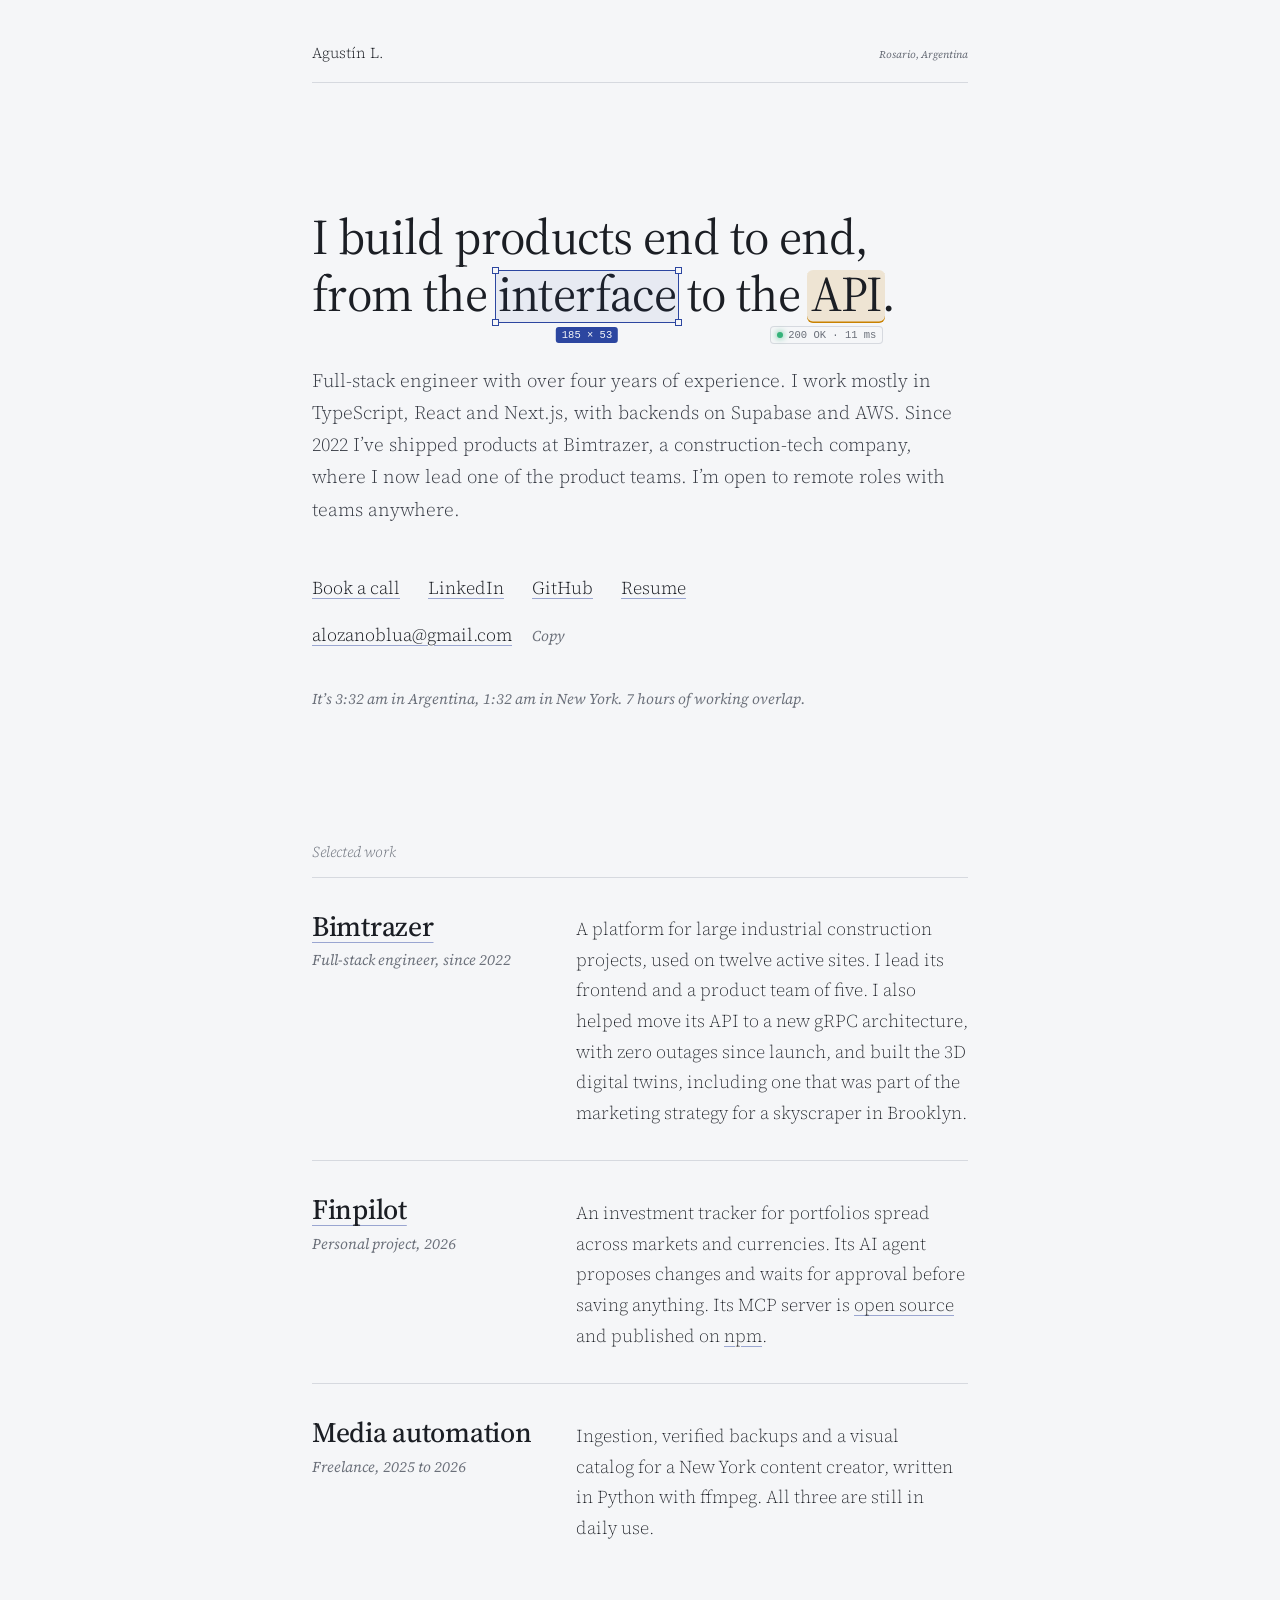
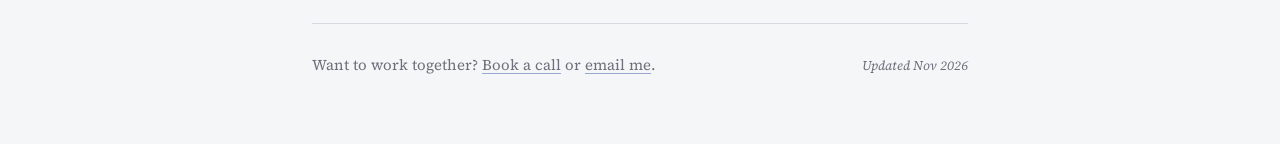
==== commit 5c9bc84c: "Add the L. to the byline, align the header baselines and document the design DESIGN.md is a reposito" ====
--- a/index.html
+++ b/index.html
@@ -35,7 +35,7 @@
 <body>
   <div class="page">
     <header class="masthead">
-      <p class="byline"><a href="/">Agustín</a></p>
+      <p class="byline"><a href="/">Agustín L.</a></p>
       <address>Rosario, Argentina</address>
     </header>
 
--- a/styles.css
+++ b/styles.css
@@ -143,6 +143,7 @@
 .masthead {
   display: flex;
   justify-content: space-between;
+  align-items: baseline; /* the two sides differ in size: they share a baseline, not a top edge */
   gap: 1rem;
   font-size: var(--text-sm);
   color: var(--muted);
